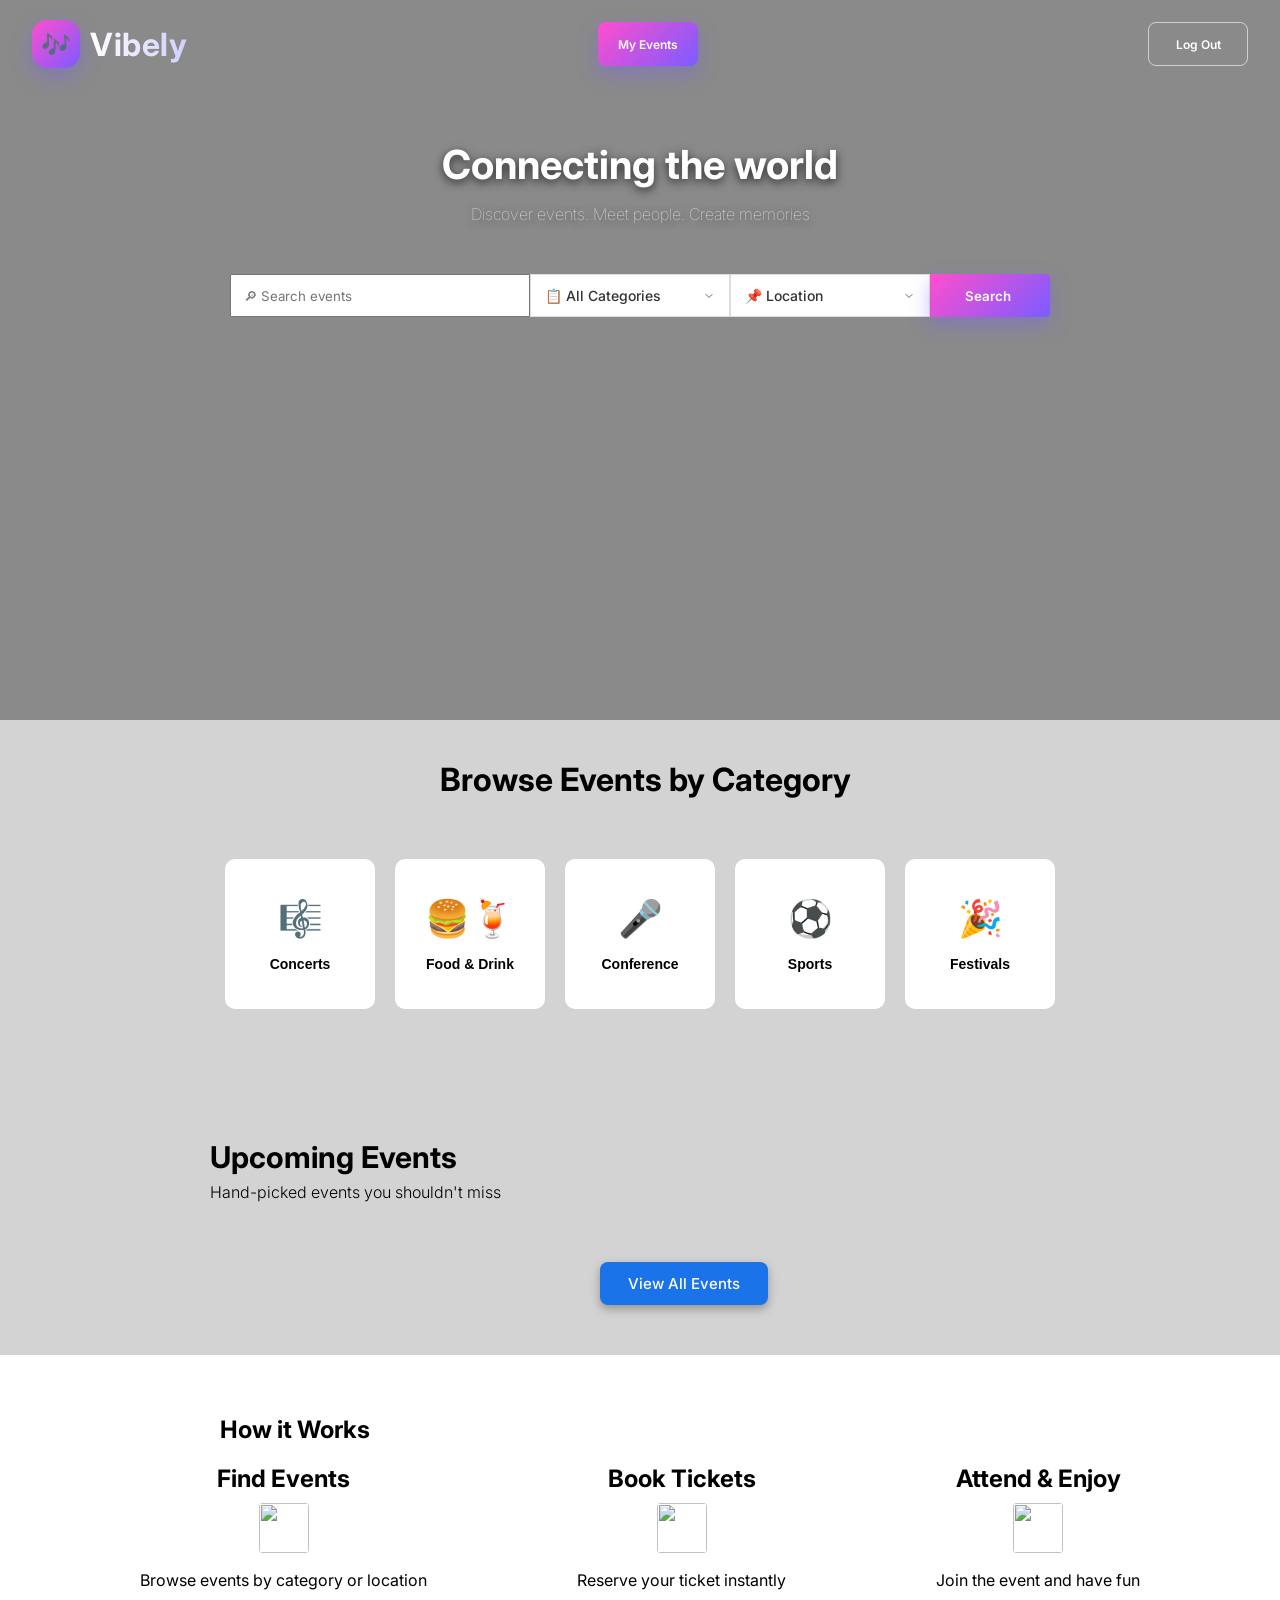
==== mainpageUI/mainpage.html @ 01ddd224 "Add main page files" ====
<!DOCTYPE html>
<html lang="en">
<head>
    <meta charset="UTF-8">

    <meta name="viewport" content="width=device-width, initial-scale=1.0">
    <title>Document</title>
    <link rel="stylesheet" href="mainpage.css">
    <link href="https://fonts.googleapis.com/css2?family=Inter:wght@400;500;600;700&display=swap"
  rel="stylesheet">

</head>
<body>
<section class="hero">
  
            <div class="topbar">
               <div class="vibely-logo">
                   <div class="vibely-icon">🎶</div>
                     <div class="vibely-text">Vibely</div>
              </div>
               <button class="myeventsbtn">My Events</button>
            <button class="LogOut">Log Out</button> 
      
         </div>
  <div class="herocontent">

        <h1>Connecting the world</h1>
        <p >
            Discover events. Meet people. Create memories
        </p>
        <div class="search-box">
        <input type="text" placeholder=" 🔎︎ Search events">
        <select class="dropdown" >
              <option  value="" disabled selected hidden> 📋 All Categories</option>
            <option value="concert">Concert</option>
             <option value="food&drinks">Food & Drinks</option>
              <option value="conference">Conference</option>
               <option value="sports">Sports</option>
                <option value="festival">Festival</option>
        </select>

       <select class="dropdown">
        <option value="" disabled selected hidden>📌 Location</option>
          <option value="chennai">Chennai</option>
           <option value="bangalore">Bangalore</option>
            <option value="goa">Goa</option>
             <option value="mumbai">Mumbai</option>
              <option value="delhi">Delhi</option>
       </select>

        
        <button class="searchbtn">Search</button>
        </div>
    </div>
</section>

    <!-- Browse Category Section -->
 <div class="categoryheading"> 
  <h1>Browse Events by Category</h1>

 </div>
   <div class="eventcategory">
    <div class="eventTypes">
      <span class="eventcategoryicons">🎼</span>
      <h3>Concerts</h3>
    </div>
   <div class="eventTypes">
      <span class="eventcategoryicons">🍔🍹</span>
      <h3 >Food & Drink</h3>
    </div>
    <div class="eventTypes">
      <span  class="eventcategoryicons">🎤</span>
      <h3 >Conference</h3>
    </div>
    <div class="eventTypes">
      <span class="eventcategoryicons">⚽</span>
      <h3>Sports</h3>
    </div>
    <div class="eventTypes">
      <span class="eventcategoryicons">🎉</span>
      <h3>Festivals</h3>
    </div>
  </div>


<!-- Event List Section -->
<section class="eventlist">
  <h1 class="eventlist-title">Upcoming Events</h1>
    <p class="eventlist-subtitle">Hand-picked events you shouldn't miss</p>
    <div class="events"></div>

    <button class="alleventsbtn">View All Events</button>
  
</section>

<!--  How it Works -->
<section class="footersection">
  <h1>How it Works</h1>
 <footer>
  <div>
    <h2>Find Events</h2>
    <img src="../assets/images/searchicon (2).svg" class="footericons">
    <p>Browse events by category or location</p>
  </div>

  <div>
    <h2>Book Tickets</h2>
     <img src="../assets/images/ticketicon.svg" class="footericons">
    <p>Reserve your ticket instantly</p>
  </div>

  <div>
    <h2>Attend & Enjoy</h2>
     <img src="../assets/images/partyicon (1).svg" class="footericons">
    <p>Join the event and have fun</p>
  </div>
 </footer>
</section>
<script src="mainpage.js"></script>
</body>
</html>
---- mainpageUI/mainpage.css ----
/* GLOBAL STYLES */
* {
    margin: 0;
    padding: 0;
    box-sizing: border-box;
    font-family: "Inter", system-ui, -apple-system, BlinkMacSystemFont, "Segoe UI", "Apple Color Emoji", "Segoe UI Emoji", "Segoe UI Symbol", sans-serif;
}

/* Body background */
body {
    background-color: lightgray;
}

/* HERO SECTION */
.hero {
    position: relative;
    background-image: url('../assets/images/concert.png');
    background-size: cover;
    background-repeat: no-repeat;
    background-position: center;
    height: 80vh;
    display: flex;
    justify-content: center;
}

/* Overlay on hero */
.hero::after {
    content: "";
    position: absolute;
    inset: 0;
    background: rgba(0, 0, 0, 0.35);
    z-index: 1;
}

/* Hero content */
.herocontent {
    position: relative;
    z-index: 2;
    color: white;
    max-width: 900px;
    margin: 0 auto;
    text-align: center;
    padding-top: 10px;
}

/* Hero heading */
.herocontent h1 {
    padding-top: 130px;
    font-size: 40px;
    font-weight: 700;
    color: #ffffff;
    text-shadow: 0 3px 10px rgba(0, 0, 0, 0.7);
}

/* Hero paragraph */
.herocontent p {
    padding-top: 15px;
    font-size: 16px;
    font-weight: 100;
    color: #f1f1f1;
    text-shadow: 0 2px 8px rgba(0, 0, 0, 0.7);
    max-width: 550px;
    margin: 0 auto;
}

/*TOPBAR */
.topbar {
    display: flex;
    align-items: center;
    justify-content: space-between;
    width: 100%;
    padding: 20px 32px;
    position: absolute;
    top: 0;
    left: 0;
    z-index: 3;
}

/* Logout button */
.LogOut {
    width: 100px;
    height: 44px;
    padding: 6px 12px;
    font-size: 12px;
    font-weight: 600;
    cursor: pointer;
    color: #fff;
    border: 1px solid rgba(255, 255, 255, 0.6);
    border-radius: 8px;
    background: transparent;
    transition: all 0.3s ease;
}

.LogOut:hover {
    background: rgba(255, 255, 255, 0.1);
}

/* Logo container */
.vibely-logo {
    display: flex;
    align-items: center;
    gap: 10px;
    cursor: default;
}

/* Logo icon */
.vibely-icon {
    width: 48px;
    height: 48px;
    border-radius: 15px;
    background: linear-gradient(135deg, #ff4ecd, #7b5cff);
    font-size: 24px;
    display: flex;
    align-items: center;
    justify-content: center;
    box-shadow: 0 8px 20px rgba(123, 92, 255, 0.4);
}

/* Logo text gradient */
.vibely-text {
    font-size: 32px;
    font-weight: 700;
    letter-spacing: 0.5px;
    background: linear-gradient(90deg, #ffffff, #cfcfff);
    -webkit-background-clip: text;
    /* Show the background only inside the text */
    -webkit-text-fill-color: transparent;
    /* Remove default text color */
}

/*SEARCH BOX */
.search-box {
    display: flex;
    padding-top: 50px;
}

.herocontent input {
    padding: 8px;
    width: 300px;
}

.dropdown {
    padding: 8px;
    width: 200px;
    
  appearance: none;              /* Remove browser default style */
  -webkit-appearance: none;/* same thing  but for chrome and safari*/
  -moz-appearance: none;    /* same thing but for firefox*/
  padding: 12px 40px 12px 14px;

  font-size: 14px;
  font-weight: 500;
  color: #333;
  background-color: #fff;
  border: 1px solid #ddd;
  cursor: pointer;
  outline: none;
   background-image: url("data:image/svg+xml,%3Csvg xmlns='http://www.w3.org/2000/svg' width='12' height='12' viewBox='0 0 24 24' fill='none' stroke='%23666' stroke-width='2' stroke-linecap='round' stroke-linejoin='round'%3E%3Cpolyline points='6 9 12 15 18 9'/%3E%3C/svg%3E");
   background-repeat: no-repeat;
   background-position:  right 14px center ;
}
.dropdown:focus {
  border-color: #b86cff;
  box-shadow: 0 0 0 2px rgba(184, 108, 255, 0.2);
}
.dropdown option{
    color: #333;
    background-color: #fff;
}

.searchbtn {
    padding: 8px;
    width: 120px;
    padding-left: 3px;
    background: linear-gradient(135deg, #ff4ecd, #7b5cff);
    box-shadow: 0 8px 20px rgba(123, 92, 255, 0.4);
    color: #fff;
    font-weight: 600;
    border: none;
    cursor: pointer;
    border-top-right-radius: 4px;
    border-bottom-right-radius: 4px;
    transition: all 0.3s ease;
}

.searchbtn:hover {
    box-shadow: 0 6px 16px rgba(0, 0, 0, 0.15);
}

/* MY EVENTS BUTTON */
.myeventsbtn {
    background: linear-gradient(135deg, #ff4ecd, #7b5cff);
    padding: 6px 12px;
    width: 100px;
    height: 44px;
    font-weight: 600;
    font-size: 12px;
    cursor: pointer;
    border: none;
    border-radius: 8px;
    color: #fff;
    box-shadow: 0 8px 20px rgba(123, 92, 255, 0.4);
    transition: all 0.3s ease;
    margin-right: 40px;
}

.myeventsbtn:hover {
    box-shadow: 0 6px 16px rgba(0, 0, 0, 0.15);
}

/* CATEGORY HEADING SECTION */
.categoryheading h1 {
    position: relative;
    top: 40px;
    left: 440px;
}

.categoryheading p {
    position: relative;
    top: 60px;
    left: 500px;
}

/* EVENT CATEGORY DIV*/
.eventcategory {
    width: 100%;
    display: flex;
    justify-content: center;
    gap: 20px;
    padding: 60px;
    margin-top: 40px;
}

/* event category card */
.eventTypes {
    width: 150px;
    height: 150px;
    background-color: #fff;
    color: black;
    border-radius: 10px;
    cursor: pointer;
    display: flex;
    flex-direction: column;
    align-items: center;
    justify-content: center;
    text-align: center;
    transition: transform 0.3s ease, box-shadow 0.3s ease;
}

.eventTypes:hover {
    transform: translateY(-8px);
    box-shadow: 0 12px 30px rgba(0, 0, 0, 0.15);
}

.eventcategoryicons {
    font-size: 36px;
    display: block;
    margin-bottom: 8px;
}

h3 {
    font-weight: 600;
    margin-top: 8px;
    font-family: 'Poppins', sans-serif;
    font-size: 14px;
    text-align: center;
}

.eventTypes:hover h3 {
    color: #7b5cff;
}

/* event cards conatainer */
.eventlist {
    margin-top: 70px;
}

.eventlist-title {
    font-size: 30px;
    margin-left: 210px;
}

.eventlist-subtitle {
    margin-left: 210px;
    margin-top: 7px;
    margin-bottom: 10px;
    font-weight: 300;
}

.events {
    display: flex;
    flex-wrap: wrap;
    gap: 25px;
    justify-content: center;
    margin-top: 30px;
}

.eventcard {
    width: 300px;
    border-radius: 14px;
    background-color: #fff;
    overflow: hidden;
    transition: transform 0.25s ease, box-shadow 0.25s ease;
}

.eventcard:hover {
    transform: translateY(-6px);
    box-shadow: 0 12px 28px rgba(0, 0, 0, 0.17);
}

.eventcard img {
    width: 100%;
    height: 180px;
    object-fit: cover;
}

.eventcard-body {
    padding: 14px;
}

.event-category {
    font: 13px;
    font-weight: 600;
    color: #ff5a5f;
    ;
}

.event-name {
    font-size: 16px;
    margin: 6px 0;
}

.event-date,
.event-location {
    font-size: 13px;
    margin: 4px 0;
}

.cardfooter {
    display: flex;
    justify-content: space-between;
    align-items: center;
    margin-top: 10px;
}

.event-price {
    font-weight: 600;
}

.ticket-btn {
    border: 1px solid #000;
    padding: 5px 10px;
    background: transparent;
    cursor: pointer;
    font-size: 14px;
    transition: background 0.2s ease, color 0.2s ease;
    border-radius: 6px;
}

.ticket-btn:hover {
    background: #000;
    color: #fff;
}

.alleventsbtn {
    position: relative;
    top: 30px;
    left: 600px;
    padding: 12px 28px;
    background-color: #1a73e8;
    color: #fff;
    border: none;
    border-radius: 8px;
    font-size: 15px;
    font-weight: 500;
    font-family: 'Inter', sans-serif;
    transition: transform 0.3s ease, background 0.3s ease;
    box-shadow: 0 4px 10px rgba(0, 0, 0, 0.3);
    cursor: pointer;
}

.alleventsbtn:hover {
    background-color: #155ab6;
    transform: translateY(-3);
    box-shadow: 0 6px 12px rgba(0, 0, 0, 0.15);
}

/* footer styling */
.footersection {
    position: relative;
    width: 100%;
    height: 300px;
    padding: 20px;
    background-color: #fff;
    top: 80px;
    padding-top: 60px;
}

.footersection h1 {
    position: relative;
    left: 200px;
}

footer {
    position: relative;
    display: flex;
    justify-content: center;
    gap: 150px;
    text-align: center;
    top: 20px;
}

.footericons {
    position: relative;
    width: 50px;
    height: 50px;
    border-radius: 4px;
    top: 10px;
}

footer p {
    position: relative;
    top: 23px;
}
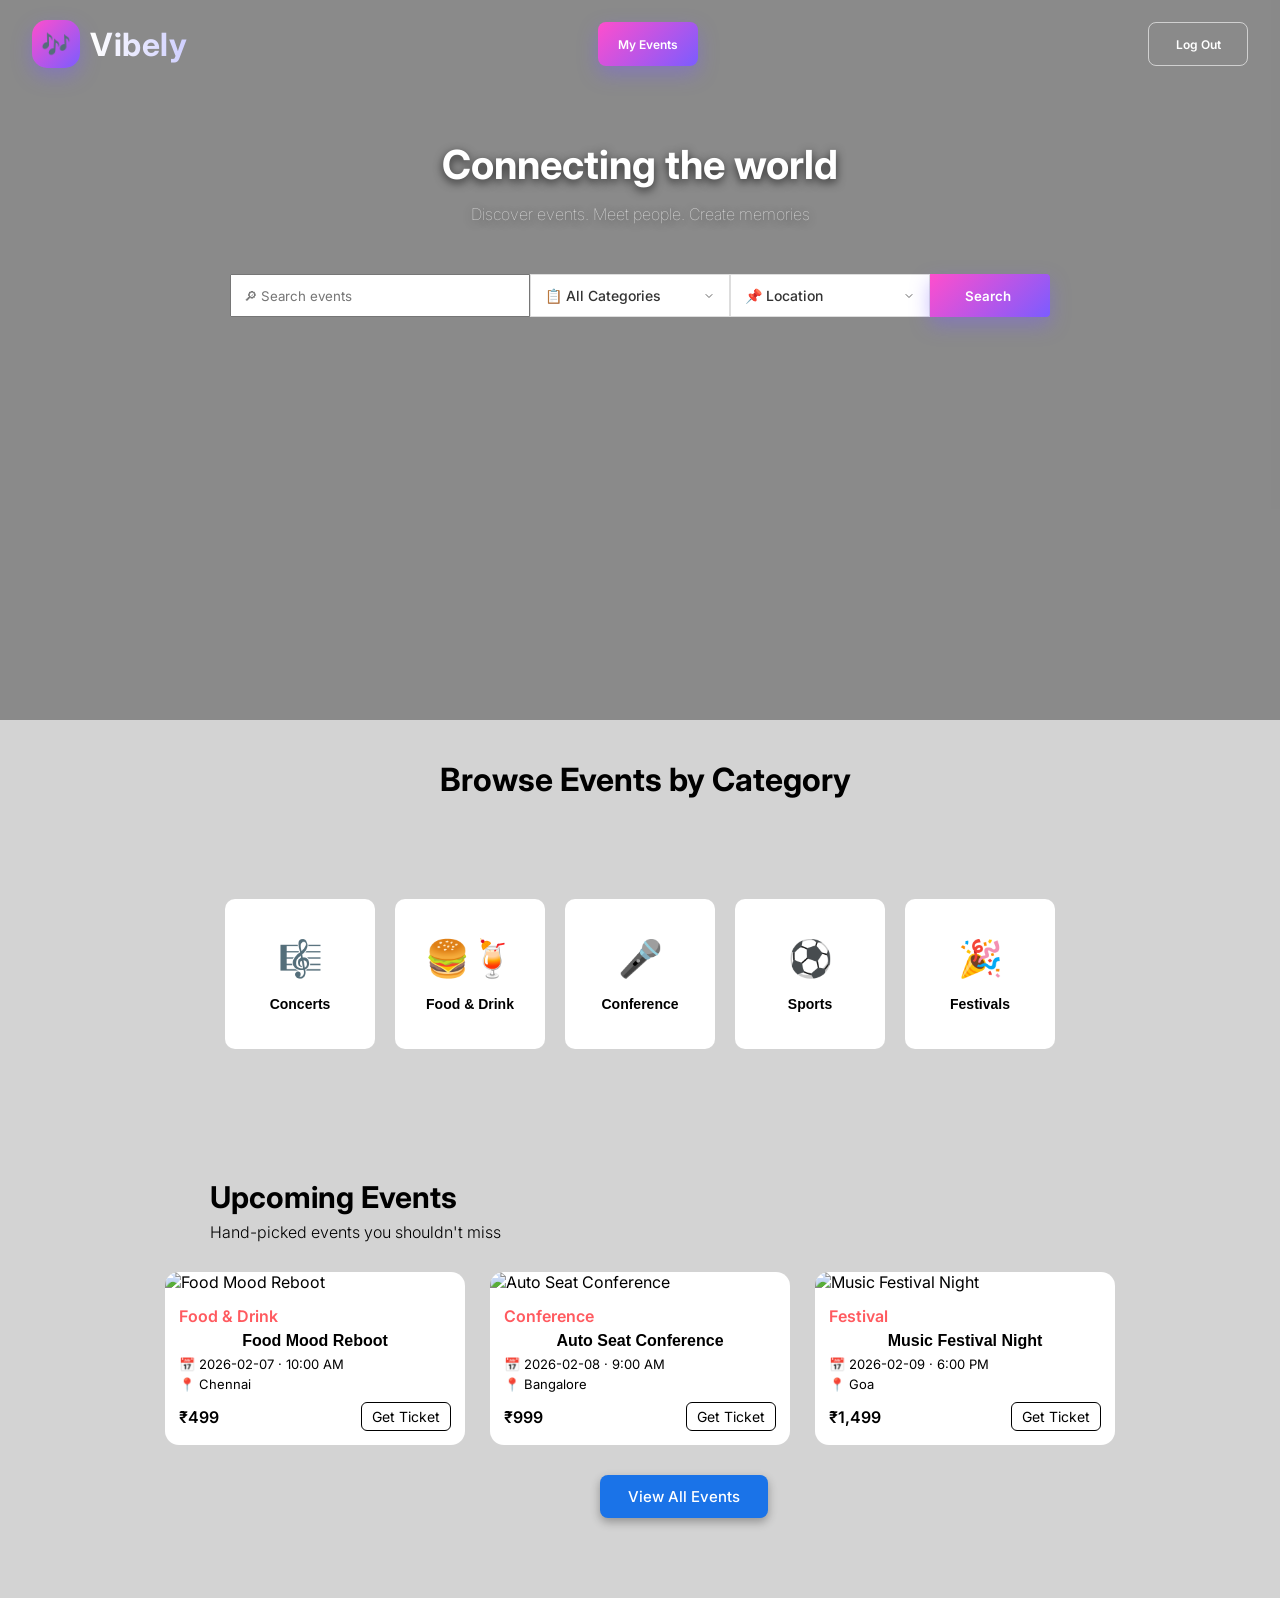
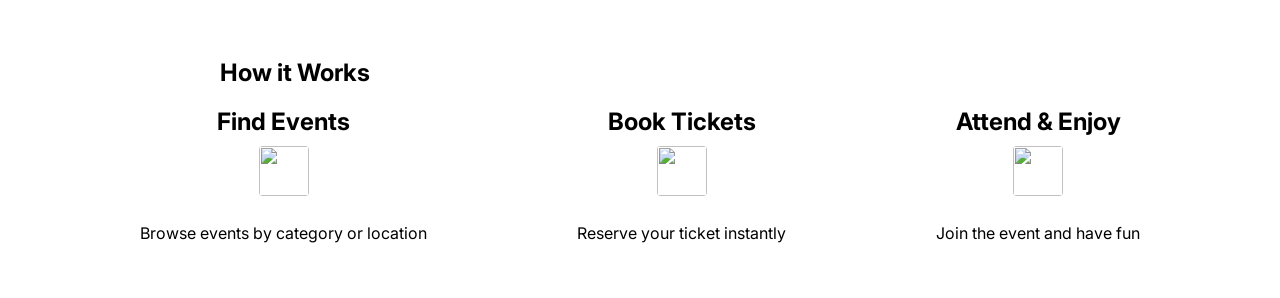
==== commit 927be576: "fix: event and footer section alignment" ====
--- a/mainpageUI/mainpage.html
+++ b/mainpageUI/mainpage.html
@@ -99,19 +99,19 @@
  <footer>
   <div>
     <h2>Find Events</h2>
-    <img src="../assets/images/searchicon (2).svg" class="footericons">
+    <img src="../images/searchicon (2).svg" class="footericons">
     <p>Browse events by category or location</p>
   </div>
 
   <div>
     <h2>Book Tickets</h2>
-     <img src="../assets/images/ticketicon.svg" class="footericons">
+     <img src="../images/ticketicon.svg" class="footericons">
     <p>Reserve your ticket instantly</p>
   </div>
 
   <div>
     <h2>Attend & Enjoy</h2>
-     <img src="../assets/images/partyicon (1).svg" class="footericons">
+     <img src="../images/partyicon (1).svg" class="footericons">
     <p>Join the event and have fun</p>
   </div>
  </footer>
--- a/mainpageUI/mainpage.css
+++ b/mainpageUI/mainpage.css
@@ -14,7 +14,7 @@
 /* HERO SECTION */
 .hero {
     position: relative;
-    background-image: url('../assets/images/concert.png');
+    background-image: url('../images/concertBackground.png');
     background-size: cover;
     background-repeat: no-repeat;
     background-position: center;
@@ -71,8 +71,8 @@
     width: 100%;
     padding: 20px 32px;
     position: absolute;
-    top: 0;
-    left: 0;
+    margin-top: 0;
+    margin-left: 0;
     z-index: 3;
 }
 
@@ -211,14 +211,14 @@
 /* CATEGORY HEADING SECTION */
 .categoryheading h1 {
     position: relative;
-    top: 40px;
-    left: 440px;
+    margin-top: 40px;
+    margin-left: 440px;
 }
 
 .categoryheading p {
     position: relative;
-    top: 60px;
-    left: 500px;
+    margin-top: 60px;
+    margin-left: 500px;
 }
 
 /* EVENT CATEGORY DIV*/
@@ -322,7 +322,7 @@
     font: 13px;
     font-weight: 600;
     color: #ff5a5f;
-    ;
+    
 }
 
 .event-name {
@@ -363,9 +363,8 @@
 }
 
 .alleventsbtn {
-    position: relative;
-    top: 30px;
-    left: 600px;
+    margin-top: 30px;
+    margin-left: 600px;
     padding: 12px 28px;
     background-color: #1a73e8;
     color: #fff;
@@ -387,38 +386,35 @@
 
 /* footer styling */
 .footersection {
-    position: relative;
     width: 100%;
     height: 300px;
     padding: 20px;
     background-color: #fff;
-    top: 80px;
+    margin-top: 80px;
     padding-top: 60px;
 }
 
 .footersection h1 {
-    position: relative;
-    left: 200px;
+    margin-left: 200px;
 }
 
 footer {
-    position: relative;
     display: flex;
     justify-content: center;
     gap: 150px;
     text-align: center;
-    top: 20px;
+    margin-top: 20px;
 }
 
 .footericons {
-    position: relative;
+
     width: 50px;
     height: 50px;
     border-radius: 4px;
-    top: 10px;
+   margin-top: 10px;
 }
 
 footer p {
-    position: relative;
-    top: 23px;
+  
+    margin-top: 23px;
 }
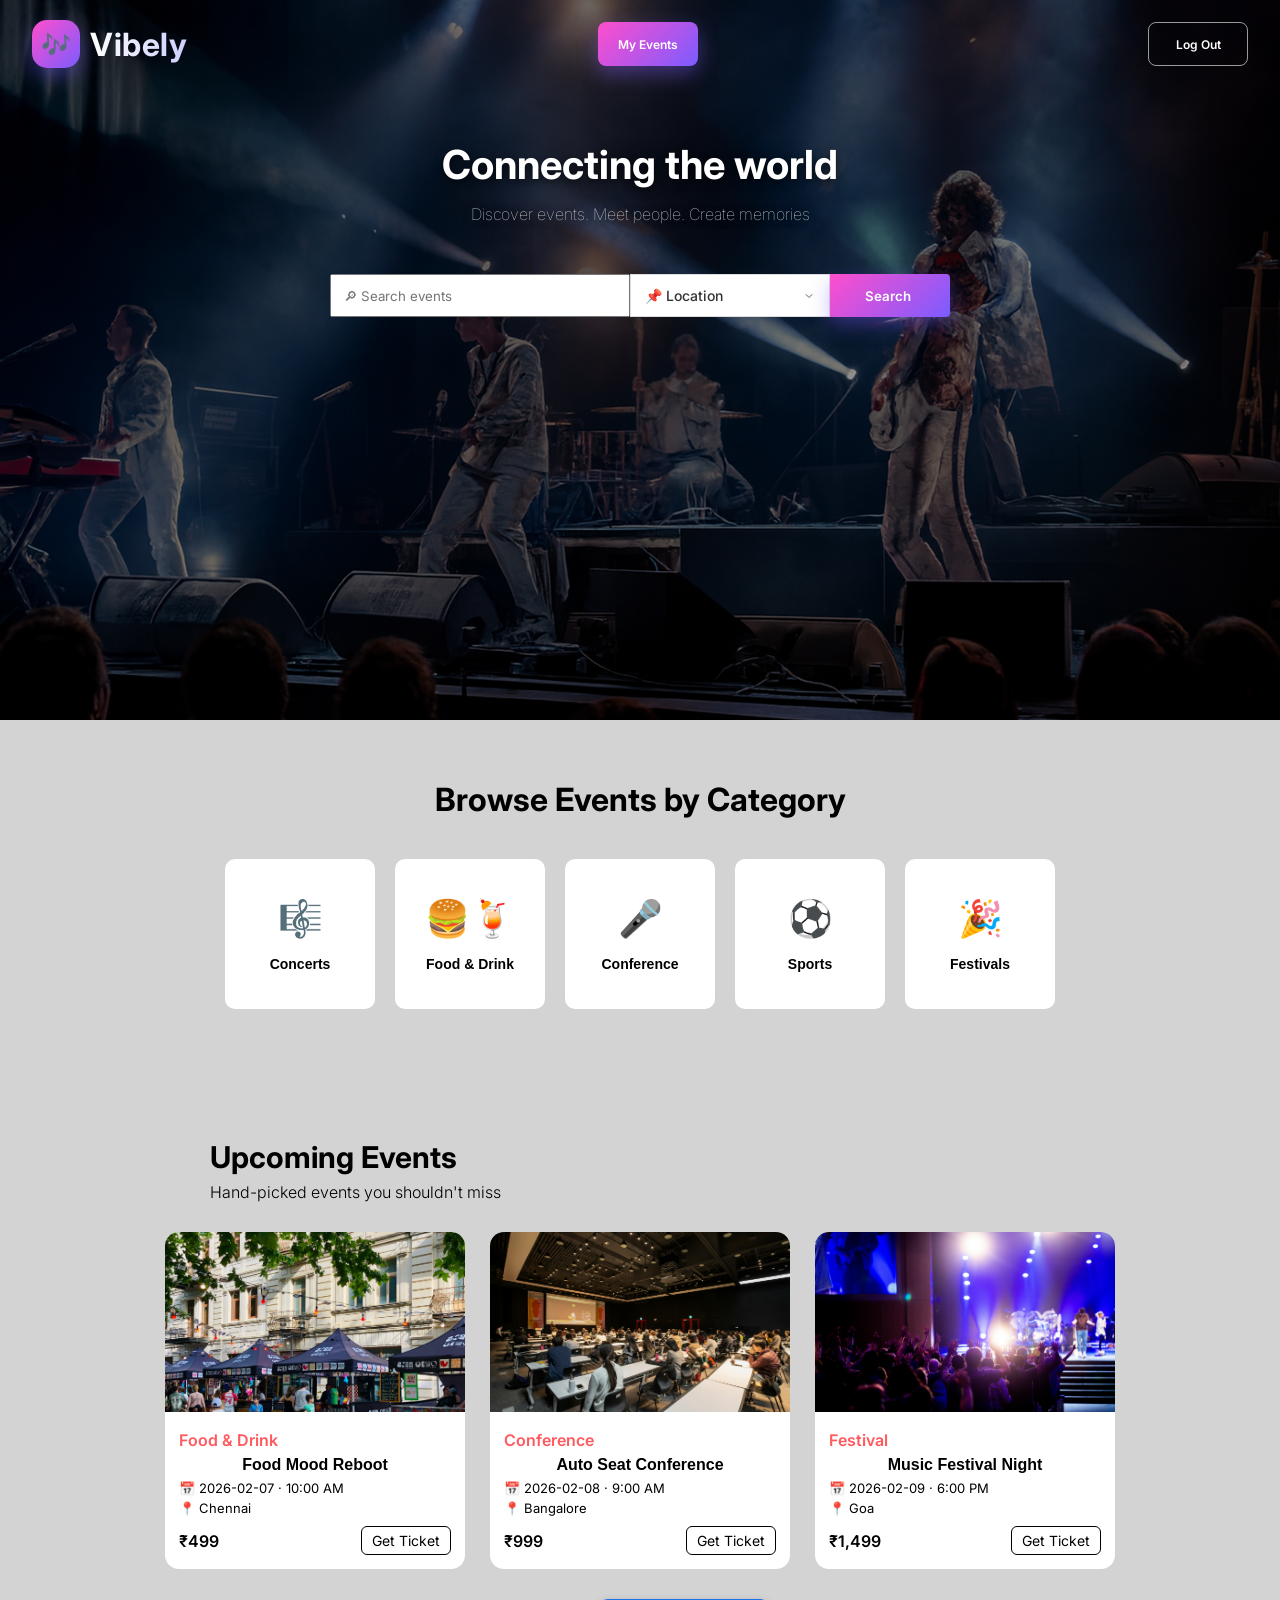
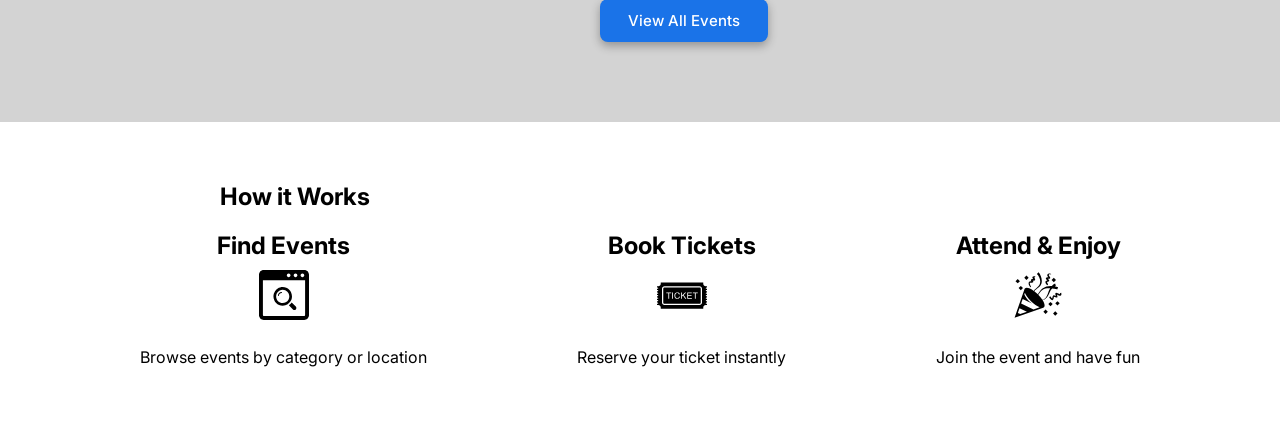
==== commit 2ed609e9: "Add search form with named inputs" ====
--- a/mainpageUI/mainpage.html
+++ b/mainpageUI/mainpage.html
@@ -18,8 +18,8 @@
                    <div class="vibely-icon">🎶</div>
                      <div class="vibely-text">Vibely</div>
               </div>
-               <button class="myeventsbtn">My Events</button>
-            <button class="LogOut">Log Out</button> 
+               <button class="myeventsbtn" type="button">My Events</button>
+            <button class="LogOut" type="button">Log Out</button> 
       
          </div>
   <div class="herocontent">
@@ -28,29 +28,25 @@
         <p >
             Discover events. Meet people. Create memories
         </p>
+        <form  action="" method="" >
         <div class="search-box">
-        <input type="text" placeholder=" 🔎︎ Search events">
-        <select class="dropdown" >
-              <option  value="" disabled selected hidden> 📋 All Categories</option>
-            <option value="concert">Concert</option>
-             <option value="food&drinks">Food & Drinks</option>
-              <option value="conference">Conference</option>
-               <option value="sports">Sports</option>
-                <option value="festival">Festival</option>
-        </select>
+          
+        <input  name="search" type="text" placeholder=" 🔎︎ Search events">
 
-       <select class="dropdown">
+
+       <select name="location" class="dropdown">
         <option value="" disabled selected hidden>📌 Location</option>
           <option value="chennai">Chennai</option>
            <option value="bangalore">Bangalore</option>
             <option value="goa">Goa</option>
              <option value="mumbai">Mumbai</option>
               <option value="delhi">Delhi</option>
-       </select>
-
+       </select>        
+        <button class="searchbtn" type="submit">Search</button>
         
-        <button class="searchbtn">Search</button>
         </div>
+        </form>
+        
     </div>
 </section>
 
@@ -89,7 +85,7 @@
     <p class="eventlist-subtitle">Hand-picked events you shouldn't miss</p>
     <div class="events"></div>
 
-    <button class="alleventsbtn">View All Events</button>
+    <button class="alleventsbtn" type="button">View All Events</button>
   
 </section>
 
--- a/mainpageUI/mainpage.css
+++ b/mainpageUI/mainpage.css
@@ -210,9 +210,9 @@
 
 /* CATEGORY HEADING SECTION */
 .categoryheading h1 {
-    position: relative;
-    margin-top: 40px;
-    margin-left: 440px;
+      position: relative;
+    top: 60px;
+   text-align: center;
 }
 
 .categoryheading p {
@@ -417,4 +417,120 @@
 footer p {
   
     margin-top: 23px;
+}
+
+
+/* Responsive Design*/
+
+
+/*Background image .hero*/
+@media (max-width:768px){
+    .hero{
+       min-height: 80vh;
+    background-position: center 30%;
+    }
+}
+
+ /*h1 inside herocontent container */
+@media (max-width:768px){
+    .herocontent h1{
+        font-size: 28px;
+        padding-top: 70px;
+    }
+    .herocontent p{
+        font-size: 14px;
+    }
+}
+/* searchbox and its elements*/
+@media (max-width:900px){
+    .search-box{
+        flex-wrap: wrap;
+        gap: 12px;
+        justify-content: center;
+    }
+    .herocontent input,.dropdown,.searchbtn{
+        width: 100%;
+        max-width: 380px;
+    }
+    .dropdown{
+        padding: 4px;
+    }
+}
+/* topbar and its elements*/
+@media (max-width:768px){
+    .topbar{
+        padding: 16px;
+    }
+    .LogOut,.myeventsbtn{
+        width: auto;
+        height: 38px;
+        font-size: 11px;
+        padding: 6px 10px;
+
+    }
+    .vibely-text{
+        font-size: 22px;
+    }
+
+
+}
+/* h1 inside categoryheading container */
+@media (max-width:768px){
+    .categoryheading h1{
+font-size: 26px;
+    
+    }
+}
+/*eventcategory and eventTypes*/
+@media (max-width:900px){
+ .eventcategory{
+    flex-wrap: wrap;
+    padding: 40px 20px;
+ }
+ .eventTypes{
+    width: 140px;
+    height: 140px;
+ }
+}
+/* Event Title and subtitle*/
+@media (max-width:1024px){
+    .eventlist-subtitle,.eventlist-title{
+       margin: 0;
+        text-align: center;
+    }
+}
+/*Events  container and eventcard*/
+@media (max-width:768px){
+    .events{
+        gap: 20px;
+    }
+    .eventcard{
+        width: 90%;
+        max-width: 320px;
+    }
+
+}
+/* allEvents Button*/
+@media (max-width: 1024px) {
+  .alleventsbtn {
+    margin-left: auto;
+    margin-right: auto;
+    display: block;
+  }
+}
+
+/*footer */
+@media (max-width:900px){
+    footer{
+        flex-wrap: wrap;
+        gap: 40px;
+    }
+    footer h1{
+        margin: 0;
+        text-align: center;
+    }
+    .footersection{
+        width: auto;
+        height: auto;
+    }
 }
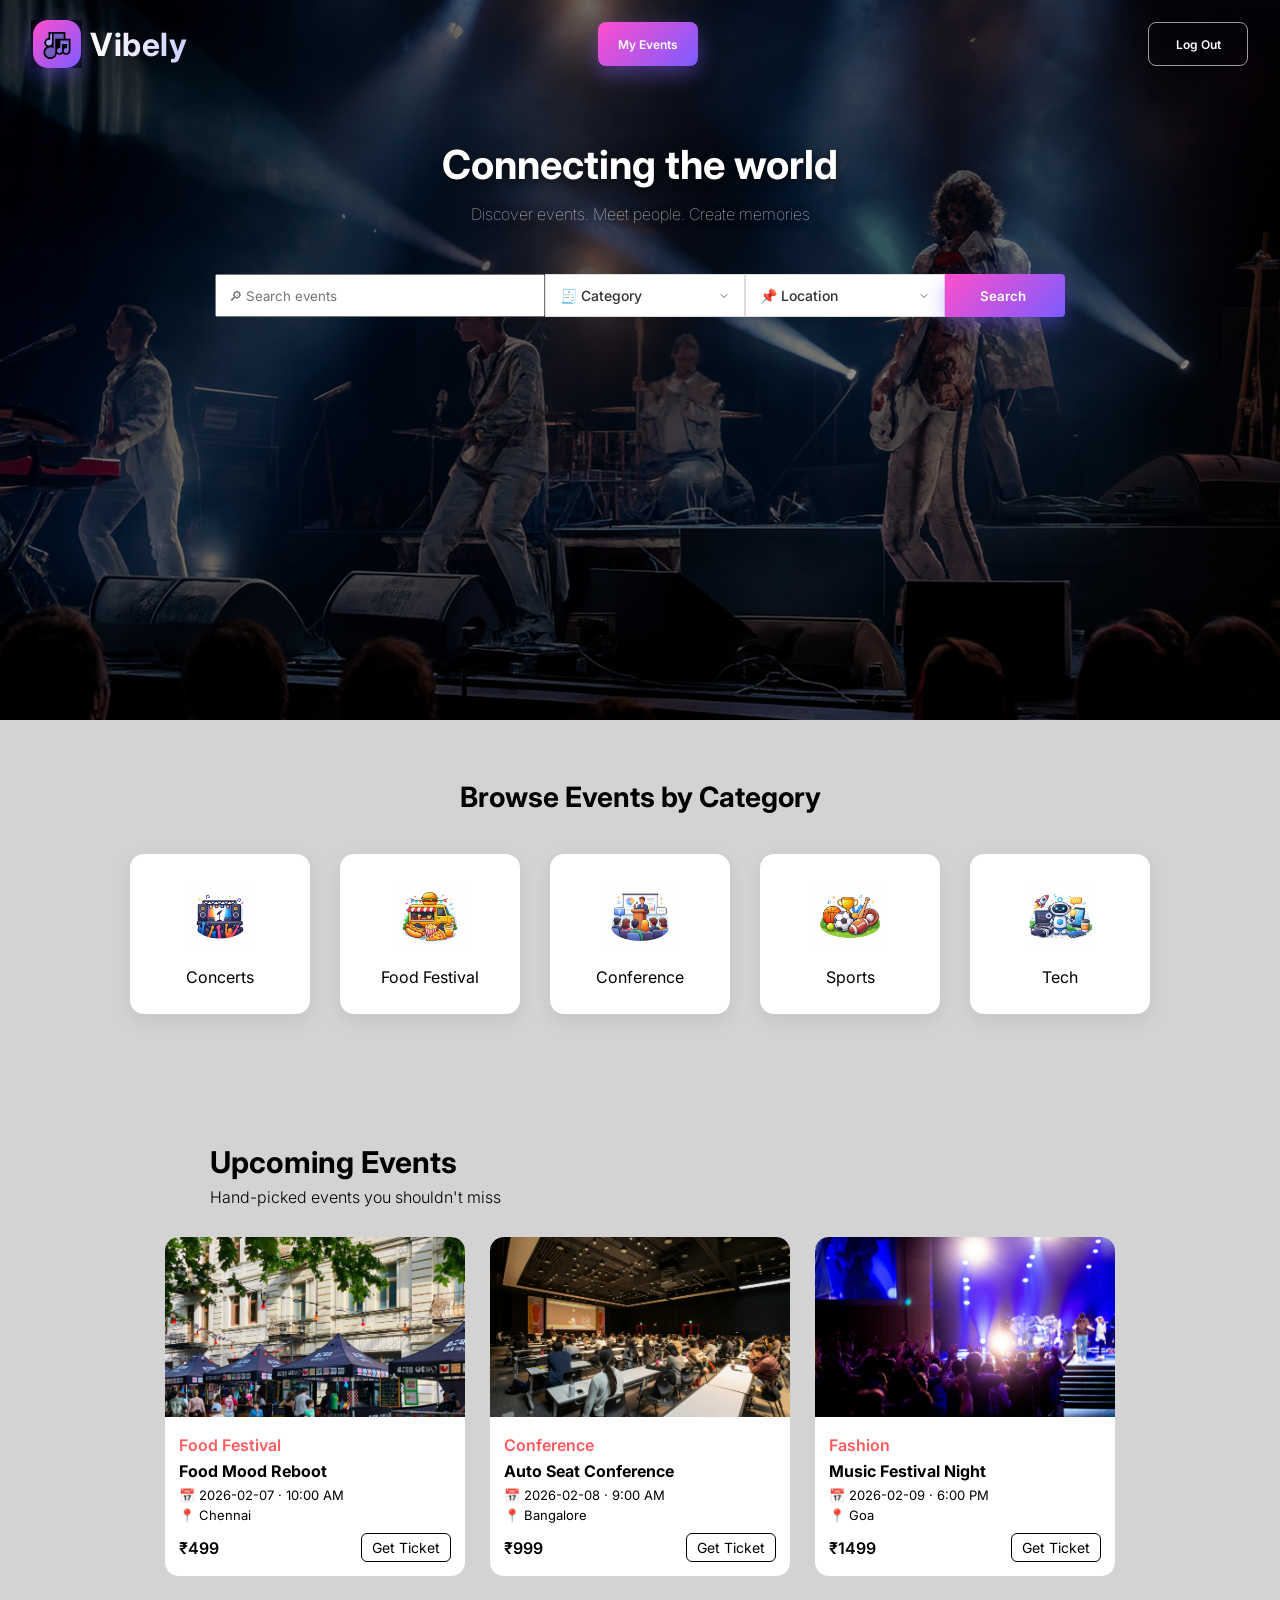
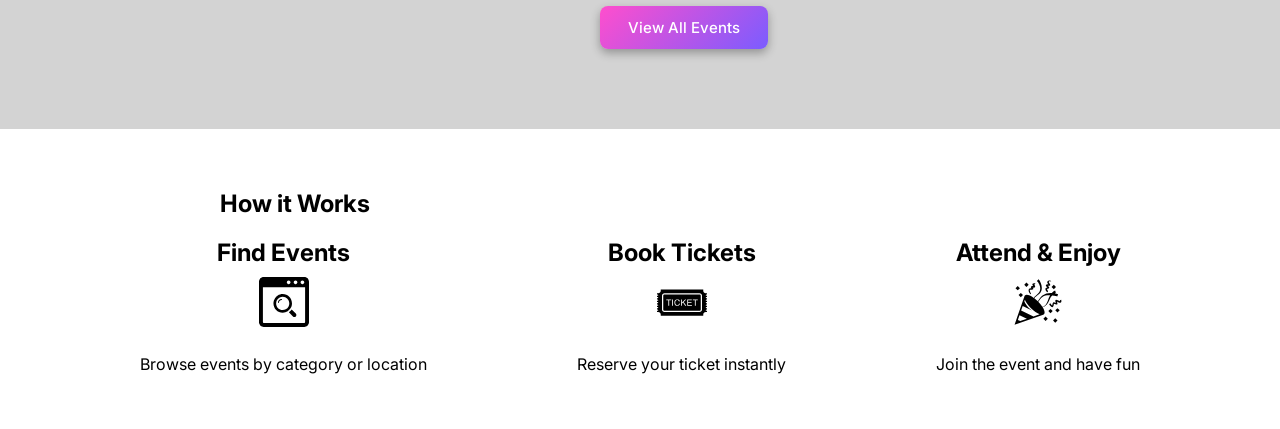
==== commit f0bccaff: "style: consistent button color and category image added" ====
--- a/mainpageUI/mainpage.html
+++ b/mainpageUI/mainpage.html
@@ -6,8 +6,7 @@
     <meta name="viewport" content="width=device-width, initial-scale=1.0">
     <title>Document</title>
     <link rel="stylesheet" href="mainpage.css">
-    <link href="https://fonts.googleapis.com/css2?family=Inter:wght@400;500;600;700&display=swap"
-  rel="stylesheet">
+    <link href="https://fonts.googleapis.com/css2?family=Inter:wght@400;500;600;700&display=swap" rel="stylesheet">
 
 </head>
 <body>
@@ -15,12 +14,15 @@
   
             <div class="topbar">
                <div class="vibely-logo">
-                   <div class="vibely-icon">🎶</div>
+                   <div class="vibely-icon">
+                    <img src="../images/logonew.png" alt="">
+                   </div>
                      <div class="vibely-text">Vibely</div>
               </div>
                <button class="myeventsbtn" type="button">My Events</button>
-            <button class="LogOut" type="button">Log Out</button> 
-      
+      <a href="../loginUI/emailcard.html" class="LogOut">Log Out</a>
+
+       
          </div>
   <div class="herocontent">
 
@@ -33,14 +35,24 @@
           
         <input  name="search" type="text" placeholder=" 🔎︎ Search events">
 
+    <select name="category" class="dropdown">
+        <option value="" disabled selected hidden>🧾 Category</option>
+          <option value="concert">Concert</option>
+           <option value="Foodfestival">Food Festival</option>
+            <option value="conference">Conference</option>
+             <option value="sports">Sports</option>
+              <option value="tech">Tech</option>
+       </select>  
 
        <select name="location" class="dropdown">
         <option value="" disabled selected hidden>📌 Location</option>
-          <option value="chennai">Chennai</option>
-           <option value="bangalore">Bangalore</option>
-            <option value="goa">Goa</option>
-             <option value="mumbai">Mumbai</option>
-              <option value="delhi">Delhi</option>
+        
+          <option value="chennai">Ambathur</option>
+           <option value="bangalore">RedHills</option>
+            <option value="goa">Koyambedu</option>
+             <option value="mumbai">Porur</option>
+              <option value="delhi">Mylapore</option>
+        
        </select>        
         <button class="searchbtn" type="submit">Search</button>
         
@@ -51,39 +63,95 @@
 </section>
 
     <!-- Browse Category Section -->
- <div class="categoryheading"> 
-  <h1>Browse Events by Category</h1>
+<section class="categories">
+  <h2>Browse Events by Category</h2>
 
- </div>
-   <div class="eventcategory">
-    <div class="eventTypes">
-      <span class="eventcategoryicons">🎼</span>
-      <h3>Concerts</h3>
+  <div class="category-container">
+    
+    <div class="category-card">
+      <img src="../images/concert category.png" alt="Concerts">
+      <p>Concerts</p>
     </div>
-   <div class="eventTypes">
-      <span class="eventcategoryicons">🍔🍹</span>
-      <h3 >Food & Drink</h3>
+
+    <div class="category-card">
+      <img src="../images/food category.png" alt="Food Festival">
+      <p>Food Festival</p>
     </div>
-    <div class="eventTypes">
-      <span  class="eventcategoryicons">🎤</span>
-      <h3 >Conference</h3>
+
+    <div class="category-card">
+      <img src="../images/conference category.png" alt="Conference">
+      <p>Conference</p>
     </div>
-    <div class="eventTypes">
-      <span class="eventcategoryicons">⚽</span>
-      <h3>Sports</h3>
+
+    <div class="category-card">
+      <img src="../images/Sports category.png" alt="Sports">
+      <p>Sports</p>
     </div>
-    <div class="eventTypes">
-      <span class="eventcategoryicons">🎉</span>
-      <h3>Festivals</h3>
+
+    <div class="category-card">
+      <img src="../images/techcategory.png" alt="Tech">
+      <p>Tech</p>
     </div>
+
   </div>
+</section>
 
 
-<!-- Event List Section -->
+
 <section class="eventlist">
   <h1 class="eventlist-title">Upcoming Events</h1>
-    <p class="eventlist-subtitle">Hand-picked events you shouldn't miss</p>
-    <div class="events"></div>
+  <p class="eventlist-subtitle">Hand-picked events you shouldn't miss</p>
+
+  <div class="events">
+
+    <!-- Event 1 -->
+    <div class="eventcard">
+      <img src="../images/foodevent.jpg" alt="">
+      <div class="eventcard-body">
+        <span class="event-category">Food Festival</span>
+        <h3 class="event-name">Food Mood Reboot</h3>
+        <p class="event-date">📅 2026-02-07 · 10:00 AM</p>
+        <p class="event-location">📍 Chennai</p>
+        <div class="cardfooter">
+          <span class="event-price">₹499</span>
+          <button class="ticket-btn">Get Ticket</button>
+        </div>
+      </div>
+    </div>
+
+    <!-- Event 2 -->
+    <div class="eventcard">
+      <img src="../images/conferenceEvent.jpg" alt="">
+      <div class="eventcard-body">
+        <span class="event-category">Conference</span>
+        <h3 class="event-name">Auto Seat Conference</h3>
+        <p class="event-date">📅 2026-02-08 · 9:00 AM</p>
+        <p class="event-location">📍 Bangalore</p>
+        <div class="cardfooter">
+          <span class="event-price">₹999</span>
+          <button class="ticket-btn">Get Ticket</button>
+        </div>
+      </div>
+    </div>
+
+    <!-- Event 3 -->
+    <div class="eventcard">
+      <img src="../images/concertevent.jpg" alt="">
+      <div class="eventcard-body">
+        <span class="event-category">Fashion</span>
+        <h3 class="event-name">Music Festival Night</h3>
+        <p class="event-date">📅 2026-02-09 · 6:00 PM</p>
+        <p class="event-location">📍 Goa</p>
+        <div class="cardfooter">
+          <span class="event-price">₹1499</span>
+          <button class="ticket-btn">Get Ticket</button>
+        </div>
+      </div>
+    </div>
+
+  </div>
+</section>
+
 
     <button class="alleventsbtn" type="button">View All Events</button>
   
@@ -112,6 +180,6 @@
   </div>
  </footer>
 </section>
-<script src="mainpage.js"></script>
+
 </body>
 </html>
--- a/mainpageUI/mainpage.css
+++ b/mainpageUI/mainpage.css
@@ -21,6 +21,7 @@
     height: 80vh;
     display: flex;
     justify-content: center;
+    
 }
 
 /* Overlay on hero */
@@ -81,6 +82,11 @@
     width: 100px;
     height: 44px;
     padding: 6px 12px;
+    display: inline-flex;
+    align-items: center;
+    justify-content: center;
+    text-decoration: none;
+
     font-size: 12px;
     font-weight: 600;
     cursor: pointer;
@@ -90,6 +96,7 @@
     background: transparent;
     transition: all 0.3s ease;
 }
+
 
 .LogOut:hover {
     background: rgba(255, 255, 255, 0.1);
@@ -136,7 +143,7 @@
 
 .herocontent input {
     padding: 8px;
-    width: 300px;
+    width: 330px;
 }
 
 .dropdown {
@@ -208,66 +215,59 @@
     box-shadow: 0 6px 16px rgba(0, 0, 0, 0.15);
 }
 
-/* CATEGORY HEADING SECTION */
-.categoryheading h1 {
-      position: relative;
-    top: 60px;
-   text-align: center;
-}
-
-.categoryheading p {
-    position: relative;
-    margin-top: 60px;
-    margin-left: 500px;
-}
 
 /* EVENT CATEGORY DIV*/
-.eventcategory {
-    width: 100%;
-    display: flex;
-    justify-content: center;
-    gap: 20px;
-    padding: 60px;
-    margin-top: 40px;
-}
+
 
 /* event category card */
-.eventTypes {
-    width: 150px;
-    height: 150px;
-    background-color: #fff;
-    color: black;
-    border-radius: 10px;
+.categories{
+   
+    padding: 60px 20px;
+    text-align: center;
+}
+.categories h2{
+    font-size: 28px;
+    font-weight: 600px;
+    margin-bottom: 40px;
+}
+.category-container{
+    display: flex;
+    justify-content: center;
+    gap: 30px;
+}
+.category-card{
+    width: 180px;
+    height: 160px;
+    border-radius: 14px;
     cursor: pointer;
-    display: flex;
+    display:flex;
     flex-direction: column;
     align-items: center;
     justify-content: center;
-    text-align: center;
-    transition: transform 0.3s ease, box-shadow 0.3s ease;
-}
-
-.eventTypes:hover {
+    padding: 20px;
+   transition: transform 0.3s ease, box-shadow 0.3s ease;
+    box-shadow: 0 6px 18px rgba(0,0,0,0.08);
+    background-color: #fff;
+}
+.category-card:hover {
     transform: translateY(-8px);
     box-shadow: 0 12px 30px rgba(0, 0, 0, 0.15);
 }
-
-.eventcategoryicons {
-    font-size: 36px;
-    display: block;
-    margin-bottom: 8px;
-}
-
-h3 {
-    font-weight: 600;
-    margin-top: 8px;
-    font-family: 'Poppins', sans-serif;
-    font-size: 14px;
-    text-align: center;
-}
-
-.eventTypes:hover h3 {
-    color: #7b5cff;
+.category-card:hover p{
+    color: purple;
+}
+.category-card img{
+    width: 70px;
+    height: 70px;
+    object-fit: contain;
+    margin-bottom: 15px;
+
+}
+
+.category-card p{
+    font-size: 16px;
+    font-weight: 500px;
+    margin: 0;
 }
 
 /* event cards conatainer */
@@ -358,15 +358,18 @@
 }
 
 .ticket-btn:hover {
-    background: #000;
+    /*background: #000;*/
+     background: linear-gradient(135deg, #ff4ecd, #7b5cff);
     color: #fff;
+    border: none;
 }
 
 .alleventsbtn {
     margin-top: 30px;
     margin-left: 600px;
     padding: 12px 28px;
-    background-color: #1a73e8;
+   /* background-color: #1a73e8;*/
+     background: linear-gradient(135deg, #ff4ecd, #7b5cff);
     color: #fff;
     border: none;
     border-radius: 8px;
@@ -474,20 +477,20 @@
 
 
 }
-/* h1 inside categoryheading container */
+/* h2  inside categories container */
 @media (max-width:768px){
-    .categoryheading h1{
+    .categories h2{
 font-size: 26px;
     
     }
 }
-/*eventcategory and eventTypes*/
+/*category-container and category-card*/
 @media (max-width:900px){
- .eventcategory{
+ .category-container{
     flex-wrap: wrap;
     padding: 40px 20px;
  }
- .eventTypes{
+ .category-card{
     width: 140px;
     height: 140px;
  }
